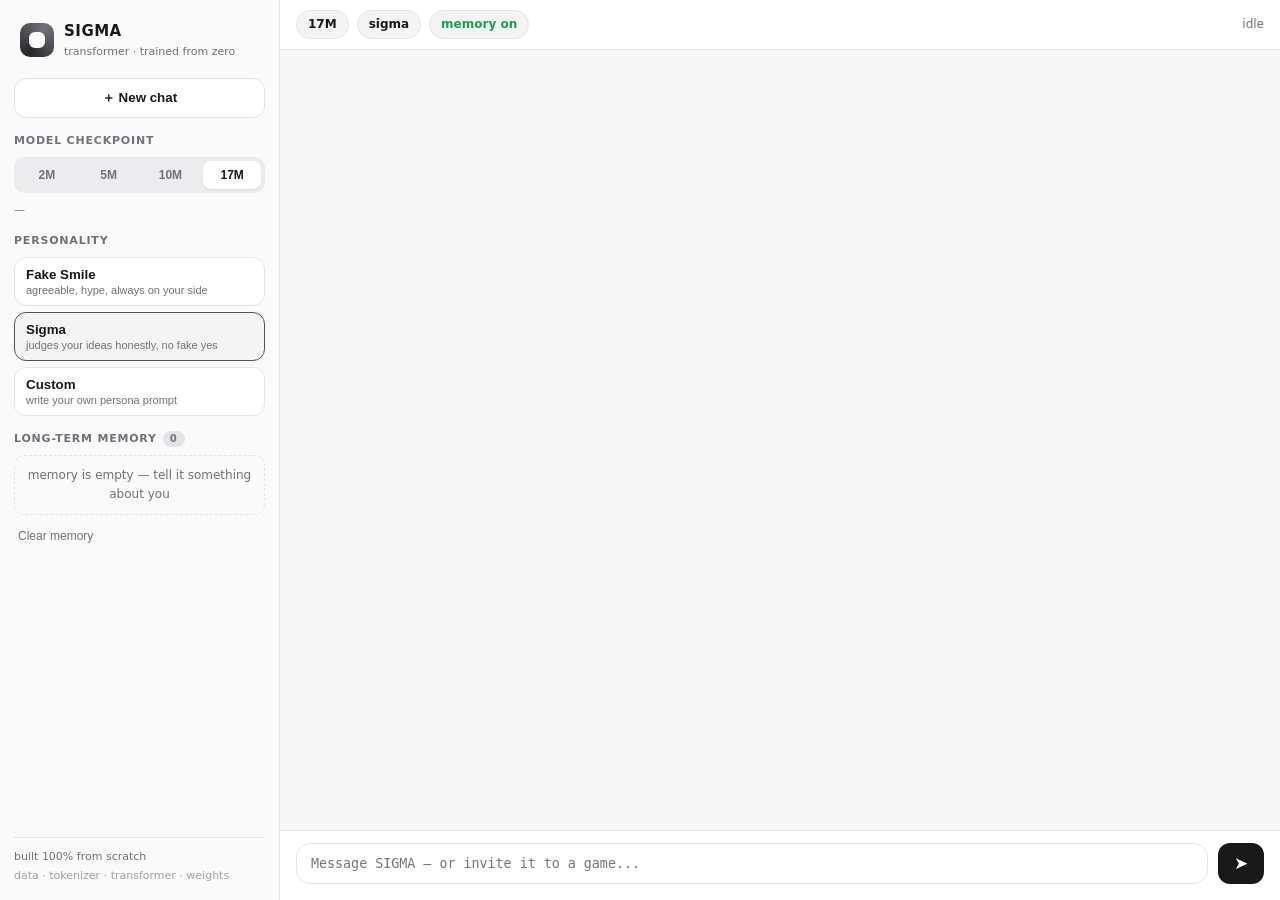
==== docs/index.html @ 7c32fbc7 "checkpoint 1: 2M params — transformer trained from scratch (eval ppl 1.76, intent acc 100%)" ====
<!DOCTYPE html>
<html lang="en">
<head>
<meta charset="UTF-8">
<meta name="viewport" content="width=device-width, initial-scale=1.0, viewport-fit=cover">
<title>SIGMA — AI built from scratch</title>
<meta name="description" content="A real transformer, trained from zero. Real memory, real personality, real games.">
<link rel="manifest" href="manifest.json">
<link rel="icon" href="icons/icon-192.png">
<link rel="apple-touch-icon" href="icons/icon-192.png">
<meta name="theme-color" content="#18181b">
<link rel="stylesheet" href="style.css">
</head>
<body>
<div id="app">
  <aside id="sidebar">
    <div class="brand">
      <div class="brand-dot"></div>
      <div>
        <div class="brand-name">SIGMA</div>
        <div class="brand-sub">transformer · trained from zero</div>
      </div>
    </div>
    <button id="btnNew" class="btn-new">＋ New chat</button>

    <div class="side-section">
      <div class="side-label">Model checkpoint</div>
      <div class="seg" id="modelSeg">
        <button data-m="2m">2M</button>
        <button data-m="5m">5M</button>
        <button data-m="10m">10M</button>
        <button data-m="17m" class="active">17M</button>
      </div>
      <div id="modelInfo" class="model-info">—</div>
    </div>

    <div class="side-section">
      <div class="side-label">Personality</div>
      <div class="pers-list" id="persList">
        <button data-p="fake" class="pers-item"><b>Fake Smile</b><span>agreeable, hype, always on your side</span></button>
        <button data-p="sigma" class="pers-item active"><b>Sigma</b><span>judges your ideas honestly, no fake yes</span></button>
        <button data-p="custom" class="pers-item"><b>Custom</b><span>write your own persona prompt</span></button>
      </div>
      <textarea id="customPrompt" class="custom-prompt" rows="3" placeholder='e.g. "you are a grumpy pirate who secretly loves poetry"'></textarea>
    </div>

    <div class="side-section">
      <div class="side-label">Long-term memory <span id="memCount" class="pill">0</span></div>
      <div id="memList" class="mem-list"><div class="mem-empty">memory is empty — tell it something about you</div></div>
      <button id="btnClearMem" class="btn-ghost">Clear memory</button>
    </div>

    <div class="side-footer">
      <div class="foot-line">built 100% from scratch</div>
      <div class="foot-line dim">data · tokenizer · transformer · weights</div>
      <button id="btnInstall" class="btn-ghost" style="display:none">⤓ Install app (PWA)</button>
    </div>
  </aside>

  <main id="main">
    <header id="topbar">
      <button id="btnMenu" class="icon-btn" aria-label="menu">☰</button>
      <div class="chip" id="chipModel">17M</div>
      <div class="chip" id="chipPers">sigma</div>
      <div class="chip chip-ok" id="chipMem">memory on</div>
      <div class="spacer"></div>
      <div id="loadState" class="load-state">idle</div>
    </header>

    <div id="chat"></div>

    <div id="gameDock"></div>

    <footer id="composer">
      <textarea id="input" rows="1" placeholder="Message SIGMA — or invite it to a game..."></textarea>
      <button id="btnSend" aria-label="send">➤</button>
    </footer>
  </main>
</div>
<script src="ort.min.js"></script>
<script src="ai.js"></script>
<script src="games.js"></script>
<script src="app.js"></script>
</body>
</html>
---- docs/style.css ----
:root{
  --bg:#f7f7f8; --panel:#ffffff; --ink:#18181b; --ink2:#71717a; --line:#e4e4e7;
  --me:#f1f1f3; --accent:#3f3f46; --ok:#16a34a; --warn:#b45309;
  --side:#fafafa; --radius:14px;
}
*{box-sizing:border-box; -webkit-tap-highlight-color:transparent}
html,body{height:100%}
body{margin:0;font:15px/1.55 "Segoe UI",system-ui,-apple-system,sans-serif;color:var(--ink);background:var(--bg)}
#app{display:flex;height:100dvh}

/* ---------- sidebar ---------- */
#sidebar{width:280px;min-width:280px;background:var(--side);border-right:1px solid var(--line);
  display:flex;flex-direction:column;gap:14px;padding:16px 14px;overflow-y:auto}
.brand{display:flex;gap:10px;align-items:center;padding:4px 6px}
.brand-dot{width:34px;height:34px;border-radius:10px;background:conic-gradient(from 210deg,#27272a,#71717a,#27272a);position:relative}
.brand-dot::after{content:"";position:absolute;inset:9px;border-radius:6px;background:var(--side)}
.brand-name{font-weight:800;letter-spacing:.5px}
.brand-sub{font-size:11px;color:var(--ink2)}
.btn-new{border:1px solid var(--line);background:#fff;border-radius:12px;padding:10px;font-weight:600;cursor:pointer;color:var(--ink)}
.btn-new:hover{border-color:#a1a1aa}
.side-section{display:flex;flex-direction:column;gap:8px}
.side-label{font-size:11px;font-weight:700;letter-spacing:.8px;text-transform:uppercase;color:var(--ink2);
  display:flex;align-items:center;gap:6px}
.pill{background:#e4e4e7;border-radius:99px;padding:0 7px;font-size:10px}
.seg{display:grid;grid-template-columns:repeat(4,1fr);gap:4px;background:#ececee;padding:4px;border-radius:10px}
.seg button{border:0;background:transparent;padding:7px 0;border-radius:8px;font-weight:700;font-size:12px;color:var(--ink2);cursor:pointer}
.seg button.active{background:#fff;color:var(--ink);box-shadow:0 1px 2px rgba(0,0,0,.08)}
.model-info{font-size:11px;color:var(--ink2)}
.pers-list{display:flex;flex-direction:column;gap:6px}
.pers-item{display:flex;flex-direction:column;align-items:flex-start;gap:2px;text-align:left;
  border:1px solid var(--line);background:#fff;border-radius:12px;padding:9px 11px;cursor:pointer;color:var(--ink)}
.pers-item span{font-size:11px;color:var(--ink2)}
.pers-item.active{border-color:#52525b;background:#f4f4f5}
.custom-prompt{display:none;width:100%;border:1px solid var(--line);border-radius:12px;padding:9px;
  font:13px/1.4 inherit;resize:vertical;background:#fff;color:var(--ink)}
.mem-list{display:flex;flex-direction:column;gap:5px;max-height:170px;overflow-y:auto}
.mem-item{background:#fff;border:1px solid var(--line);border-radius:10px;padding:6px 9px;font-size:12px;color:#3f3f46}
.mem-empty{font-size:12px;color:var(--ink2);border:1px dashed var(--line);border-radius:10px;padding:10px;text-align:center}
.btn-ghost{border:0;background:transparent;color:var(--ink2);font-size:12px;text-align:left;padding:6px 4px;cursor:pointer}
.btn-ghost:hover{color:var(--ink)}
.side-footer{margin-top:auto;display:flex;flex-direction:column;gap:2px;padding-top:10px;border-top:1px solid var(--line)}
.foot-line{font-size:11px;color:var(--ink2)}
.foot-line.dim{color:#a1a1aa}

/* ---------- main ---------- */
#main{flex:1;display:flex;flex-direction:column;min-width:0}
#topbar{display:flex;align-items:center;gap:8px;padding:10px 16px;border-bottom:1px solid var(--line);background:var(--panel)}
.chip{font-size:12px;font-weight:700;background:#f4f4f5;border:1px solid var(--line);border-radius:99px;padding:4px 11px}
.chip-ok{color:var(--ok)}
.spacer{flex:1}
.load-state{font-size:12px;color:var(--ink2)}
.icon-btn{border:0;background:transparent;font-size:18px;cursor:pointer;color:var(--ink);display:none}

#chat{flex:1;overflow-y:auto;padding:22px 16px 12px;display:flex;flex-direction:column;gap:18px;scroll-behavior:smooth}
.msg{display:flex;gap:10px;max-width:780px;width:100%;margin:0 auto}
.msg .avatar{width:30px;height:30px;border-radius:9px;flex:none;display:grid;place-items:center;font-size:13px;font-weight:800;color:#fff}
.msg.ai .avatar{background:linear-gradient(145deg,#3f3f46,#18181b)}
.msg.user{flex-direction:row-reverse}
.msg .bubble{background:var(--panel);border:1px solid var(--line);border-radius:var(--radius);padding:11px 14px;white-space:pre-wrap;word-wrap:break-word}
.msg.user .bubble{background:var(--me)}
.msg.ai .bubble{border-top-left-radius:4px}
.msg.user .bubble{border-top-right-radius:4px}
.bubble .cursor{display:inline-block;width:8px;height:15px;background:#52525b;animation:blink 1s steps(1) infinite;vertical-align:-2px}
@keyframes blink{50%{opacity:0}}
.hint{max-width:780px;margin:0 auto;font-size:12px;color:var(--ink2);text-align:center}
.msg .acts{display:flex;gap:10px;margin-top:6px;font-size:11px}
.msg .acts button{border:0;background:none;color:var(--ink2);cursor:pointer;font-size:11px;padding:0}
.msg .acts button:hover{color:var(--ink)}

/* ---------- game dock ---------- */
#gameDock{position:relative;max-width:780px;width:100%;margin:0 auto;padding:0 16px}
.game{background:var(--panel);border:1px solid var(--line);border-radius:16px;box-shadow:0 12px 32px rgba(0,0,0,.10);
  padding:14px;margin-bottom:10px;animation:pop .18s ease-out}
@keyframes pop{from{transform:translateY(14px);opacity:0}}
.game-head{display:flex;align-items:center;gap:8px;margin-bottom:10px}
.game-title{font-weight:800;font-size:14px}
.game-note{font-size:11px;color:var(--ink2);flex:1}
.game-x{border:0;background:#f4f4f5;border-radius:8px;width:26px;height:26px;cursor:pointer;font-size:13px}
.ttt-grid{display:grid;grid-template-columns:repeat(3,1fr);gap:6px;max-width:270px}
.ttt-cell{aspect-ratio:1;border:1px solid var(--line);border-radius:10px;background:#fafafa;font-size:30px;font-weight:800;cursor:pointer;color:var(--ink)}
.ttt-cell:disabled{cursor:default}
.rps-row{display:flex;gap:10px}
.rps-btn{flex:1;border:1px solid var(--line);background:#fafafa;border-radius:12px;padding:14px 6px;font-size:26px;cursor:pointer}
.rps-btn:hover{border-color:#52525b}
.dice-row{display:flex;gap:10px;align-items:center;flex-wrap:wrap}
.die{width:52px;height:52px;border:1px solid var(--line);border-radius:12px;background:#fafafa;display:grid;place-items:center;font-size:24px;font-weight:800}
.die.roll{animation:tumble .5s ease}
@keyframes tumble{0%{transform:rotate(0) scale(1)}50%{transform:rotate(200deg) scale(.8)}100%{transform:rotate(360deg) scale(1)}}
.game-line{margin-top:10px;font-size:13px;color:var(--ink)}
.score{font-size:12px;color:var(--ink2);margin-top:6px}

/* ---------- composer ---------- */
#composer{display:flex;gap:10px;padding:12px 16px 16px;border-top:1px solid var(--line);background:var(--panel)}
#input{flex:1;border:1px solid var(--line);border-radius:14px;padding:12px 14px;font:15px inherit;resize:none;
  max-height:130px;background:#fff;color:var(--ink);outline:none}
#input:focus{border-color:#a1a1aa}
#btnSend{width:46px;border:0;border-radius:12px;background:#18181b;color:#fff;font-size:17px;cursor:pointer}
#btnSend:disabled{background:#d4d4d8}

@media (max-width:820px){
  #sidebar{position:fixed;z-index:40;left:0;top:0;bottom:0;transform:translateX(-105%);transition:transform .22s ease;box-shadow:0 0 40px rgba(0,0,0,.18)}
  #sidebar.open{transform:none}
  .icon-btn{display:block}
}
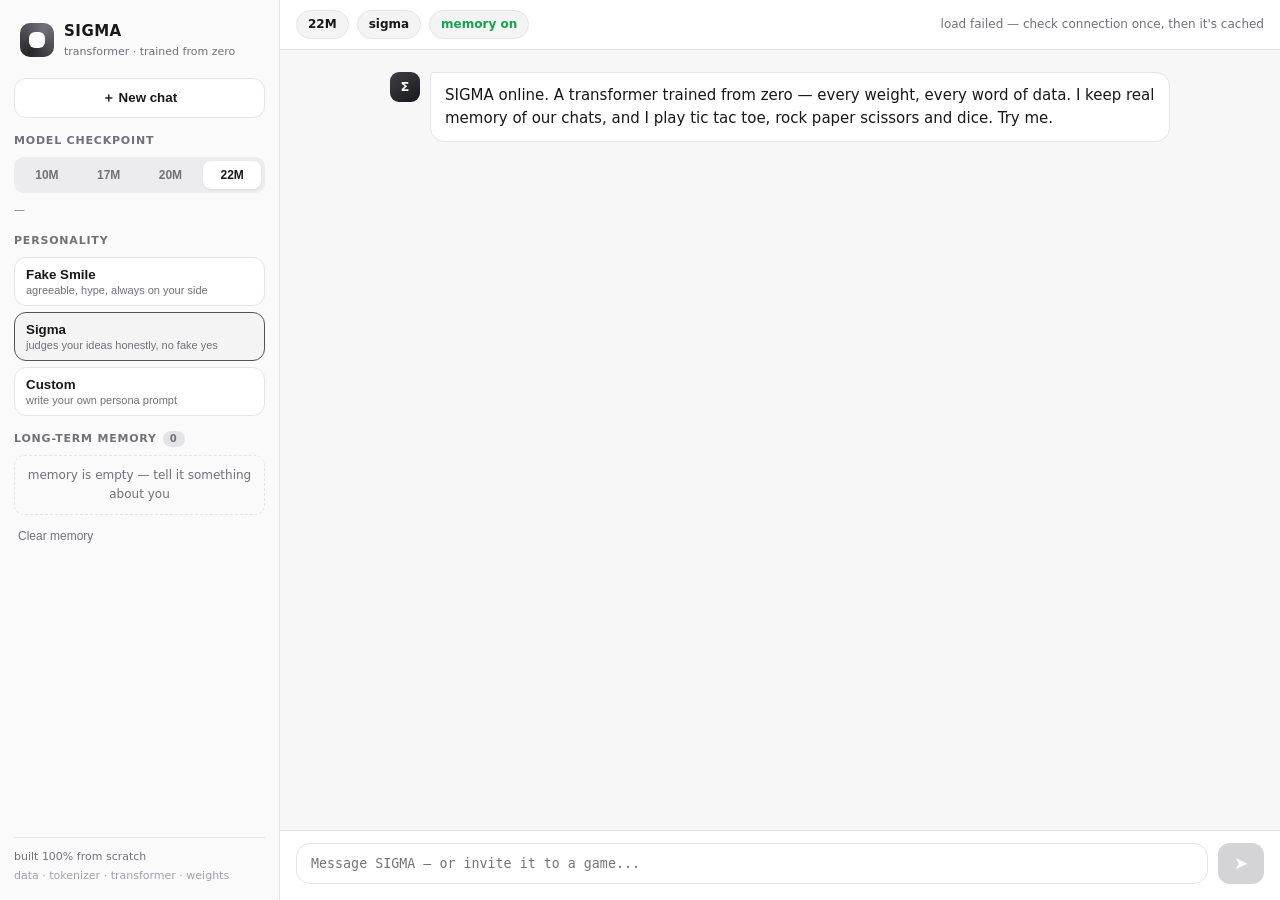
==== commit 5dbf5b7b: "checkpoint 5: 20M params — think traces + interrupt discipline; 2M & 5M retired - 20m: 20,088,768 pa" ====
--- a/docs/index.html
+++ b/docs/index.html
@@ -26,10 +26,10 @@
     <div class="side-section">
       <div class="side-label">Model checkpoint</div>
       <div class="seg" id="modelSeg">
-        <button data-m="2m">2M</button>
-        <button data-m="5m">5M</button>
         <button data-m="10m">10M</button>
-        <button data-m="17m" class="active">17M</button>
+        <button data-m="17m">17M</button>
+        <button data-m="20m">20M</button>
+        <button data-m="22m" class="active">22M</button>
       </div>
       <div id="modelInfo" class="model-info">—</div>
     </div>
@@ -60,7 +60,7 @@
   <main id="main">
     <header id="topbar">
       <button id="btnMenu" class="icon-btn" aria-label="menu">☰</button>
-      <div class="chip" id="chipModel">17M</div>
+      <div class="chip" id="chipModel">22M</div>
       <div class="chip" id="chipPers">sigma</div>
       <div class="chip chip-ok" id="chipMem">memory on</div>
       <div class="spacer"></div>
--- a/docs/style.css
+++ b/docs/style.css
@@ -53,6 +53,21 @@
 
 #chat{flex:1;overflow-y:auto;padding:22px 16px 12px;display:flex;flex-direction:column;gap:18px;scroll-behavior:smooth}
 .msg{display:flex;gap:10px;max-width:780px;width:100%;margin:0 auto}
+.msg-col{flex:1;min-width:0;display:flex;flex-direction:column;align-items:flex-start;gap:8px}
+
+/* ---------- thinking panel (Z.ai style) ---------- */
+.think{width:100%;max-width:560px;border:1px solid var(--line);border-radius:12px;background:#fafafa;overflow:hidden}
+.think-head{display:flex;align-items:center;gap:7px;width:100%;border:0;background:transparent;
+  padding:8px 12px;font-size:12.5px;font-weight:600;color:var(--ink2);cursor:pointer;text-align:left}
+.think-head:hover{color:var(--ink)}
+.think-star{color:#52525b}
+.think.open .think-star{animation:pulse 1.1s ease-in-out infinite}
+@keyframes pulse{0%,100%{opacity:1;transform:scale(1)}50%{opacity:.45;transform:scale(.82)}}
+.think .chev{margin-left:auto;transition:transform .15s ease;font-size:11px}
+.think.open .chev{transform:rotate(180deg)}
+.think-body{display:none;padding:0 12px 10px;font-size:12.5px;line-height:1.6;color:#52525b;
+  white-space:pre-wrap;word-wrap:break-word;max-height:230px;overflow-y:auto}
+.think.open .think-body{display:block}
 .msg .avatar{width:30px;height:30px;border-radius:9px;flex:none;display:grid;place-items:center;font-size:13px;font-weight:800;color:#fff}
 .msg.ai .avatar{background:linear-gradient(145deg,#3f3f46,#18181b)}
 .msg.user{flex-direction:row-reverse}
@@ -94,8 +109,9 @@
 #input{flex:1;border:1px solid var(--line);border-radius:14px;padding:12px 14px;font:15px inherit;resize:none;
   max-height:130px;background:#fff;color:var(--ink);outline:none}
 #input:focus{border-color:#a1a1aa}
-#btnSend{width:46px;border:0;border-radius:12px;background:#18181b;color:#fff;font-size:17px;cursor:pointer}
-#btnSend:disabled{background:#d4d4d8}
+#btnSend{width:46px;border:0;border-radius:12px;background:#18181b;color:#fff;font-size:17px;cursor:pointer;transition:background .12s ease}
+#btnSend:disabled{background:#d4d4d8;cursor:default}
+#btnSend.stop{background:#b91c1c;font-size:13px}
 
 @media (max-width:820px){
   #sidebar{position:fixed;z-index:40;left:0;top:0;bottom:0;transform:translateX(-105%);transition:transform .22s ease;box-shadow:0 0 40px rgba(0,0,0,.18)}
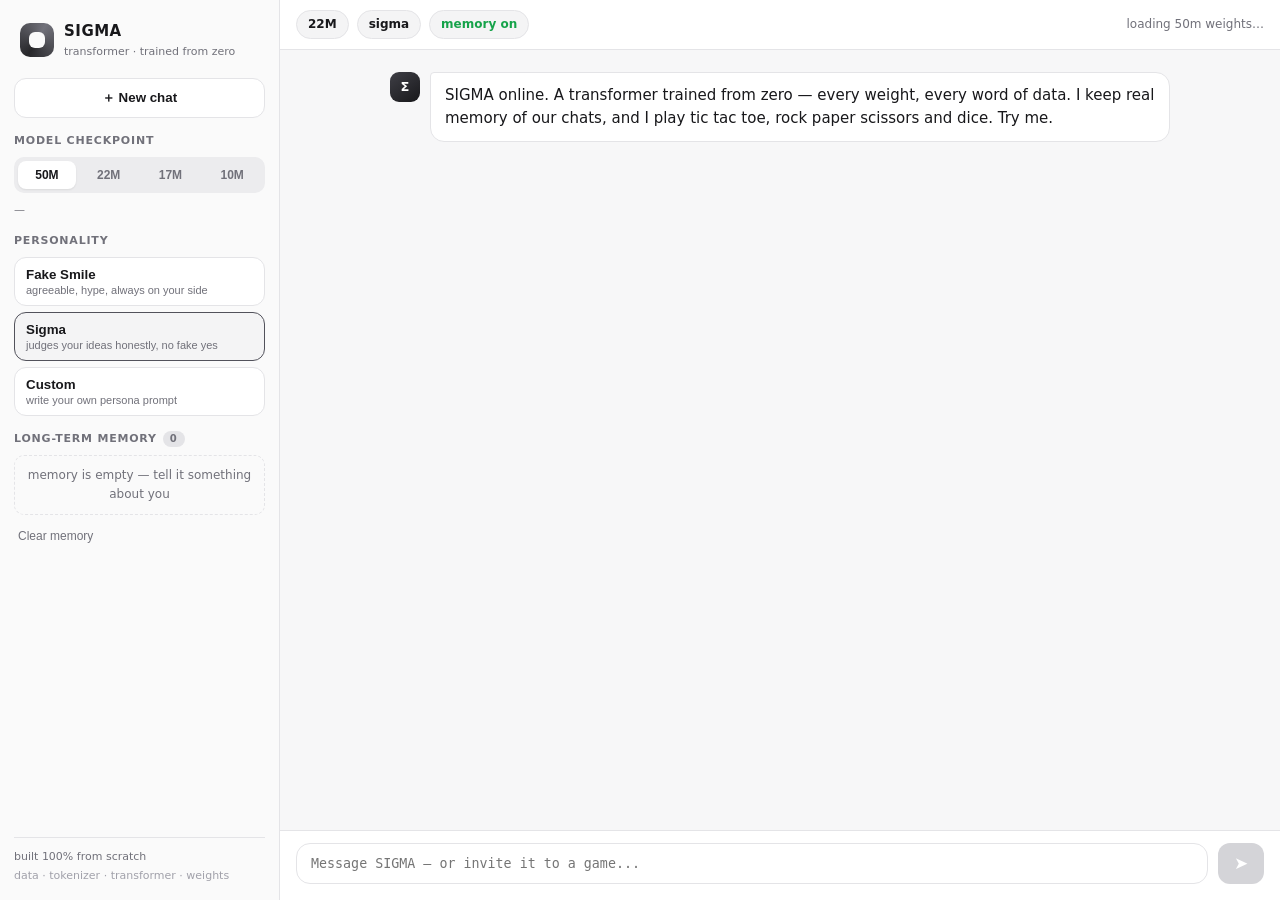
==== commit d0da1b01: "50M FLAGSHIP: precision copy memory — 50,362,240 params, eval ppl 1.15, intent 100% - trained 8000 s" ====
--- a/docs/index.html
+++ b/docs/index.html
@@ -26,10 +26,10 @@
     <div class="side-section">
       <div class="side-label">Model checkpoint</div>
       <div class="seg" id="modelSeg">
+        <button data-m="50m" class="active">50M</button>
+        <button data-m="22m">22M</button>
+        <button data-m="17m">17M</button>
         <button data-m="10m">10M</button>
-        <button data-m="17m">17M</button>
-        <button data-m="20m">20M</button>
-        <button data-m="22m" class="active">22M</button>
       </div>
       <div id="modelInfo" class="model-info">—</div>
     </div>
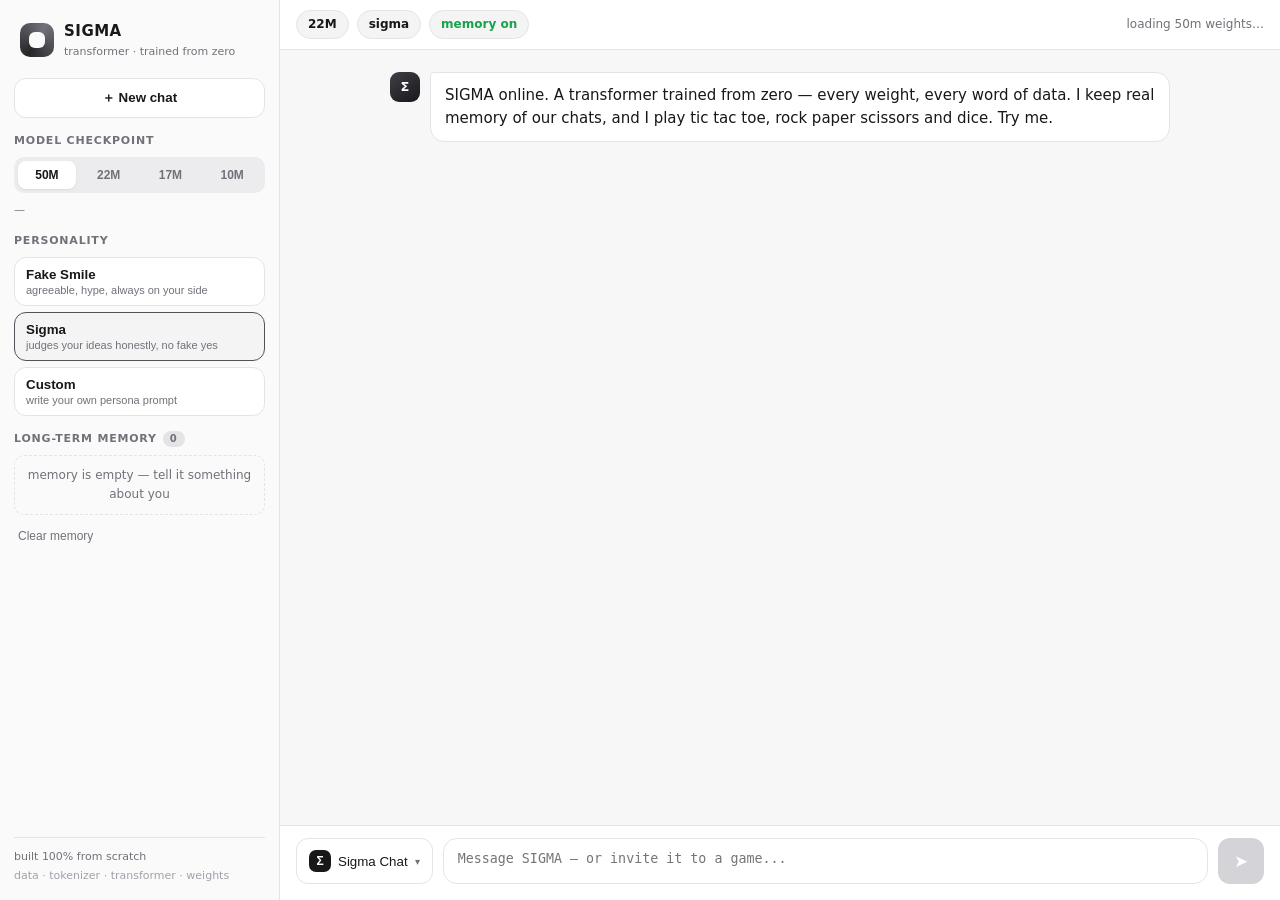
==== commit f57f1e7d: "v10 UI: Claude-style mode switch Sigma Chat <-> Shakespeare-GMA + gold theme; persona token plumbing" ====
--- a/docs/index.html
+++ b/docs/index.html
@@ -72,6 +72,27 @@
     <div id="gameDock"></div>
 
     <footer id="composer">
+      <div id="modeWrap">
+        <button id="btnMode" class="mode-btn" aria-haspopup="menu">
+          <span class="mode-ico" id="modeIco">Σ</span>
+          <span id="modeName">Sigma Chat</span>
+          <span class="mode-chev">▾</span>
+        </button>
+        <div id="modeMenu" class="mode-menu" role="menu">
+          <button class="mode-item active" data-mode="chat" role="menuitem">
+            <span class="mode-item-ico">Σ</span>
+            <span class="mode-item-txt"><b>Sigma Chat</b>
+              <small>talk, real memory, games</small></span>
+            <span class="mode-check">✓</span>
+          </button>
+          <button class="mode-item" data-mode="shakes" role="menuitem">
+            <span class="mode-item-ico">✒</span>
+            <span class="mode-item-txt"><b>Shakespeare-GMA</b>
+              <small>verse &amp; wisdom — shakespeare × socrates</small></span>
+            <span class="mode-check">✓</span>
+          </button>
+        </div>
+      </div>
       <textarea id="input" rows="1" placeholder="Message SIGMA — or invite it to a game..."></textarea>
       <button id="btnSend" aria-label="send">➤</button>
     </footer>
--- a/docs/style.css
+++ b/docs/style.css
@@ -118,3 +118,41 @@
   #sidebar.open{transform:none}
   .icon-btn{display:block}
 }
+
+/* ---------- mode switch (Claude-style chat / Shakespeare-GMA) ---------- */
+#modeWrap{position:relative;flex:0 0 auto}
+.mode-btn{display:flex;align-items:center;gap:7px;border:1px solid var(--line);background:#fff;
+  border-radius:12px;padding:11px 12px;font:700 13px inherit;color:var(--ink);cursor:pointer;white-space:nowrap}
+.mode-btn:hover{border-color:#a1a1aa}
+.mode-ico{width:22px;height:22px;border-radius:7px;display:grid;place-items:center;font-size:12px;
+  background:#18181b;color:#fff;font-weight:800}
+.mode-chev{font-size:10px;color:var(--ink2)}
+.mode-menu{display:none;position:absolute;bottom:calc(100% + 8px);left:0;min-width:280px;background:#fff;
+  border:1px solid var(--line);border-radius:14px;box-shadow:0 12px 40px rgba(0,0,0,.14);
+  padding:6px;z-index:60}
+.mode-menu.open{display:block}
+.mode-item{display:flex;align-items:center;gap:10px;width:100%;border:0;background:transparent;
+  border-radius:10px;padding:10px 11px;cursor:pointer;text-align:left;color:var(--ink);font:inherit}
+.mode-item:hover{background:#f4f4f5}
+.mode-item-ico{width:30px;height:30px;border-radius:9px;display:grid;place-items:center;font-size:14px;
+  background:#f4f4f5;color:var(--ink);font-weight:800;flex:0 0 auto}
+.mode-item-txt{flex:1;display:flex;flex-direction:column;gap:1px}
+.mode-item-txt b{font-size:13.5px}
+.mode-item-txt small{font-size:11.5px;color:var(--ink2)}
+.mode-check{visibility:hidden;font-weight:800;color:var(--ink)}
+.mode-item.active .mode-check{visibility:visible}
+.mode-item.active{background:#fafafa}
+
+/* ---------- Shakespeare-GMA theme ---------- */
+body.mode-shakes{--accent:#8a6d1d;--line:#e8e0cd;--side:#faf6ec;--bg:#faf8f2}
+body.mode-shakes .brand-dot{background:conic-gradient(from 210deg,#8a6d1d,#d4b45a,#8a6d1d)}
+body.mode-shakes .brand-name::after{content:" · GMA"}
+body.mode-shakes .mode-ico{background:#8a6d1d}
+body.mode-shakes .mode-item-ico{background:#f6efd9}
+body.mode-shakes .mode-item.active{background:#f6efd9}
+body.mode-shakes #input:focus{border-color:#c9a959}
+body.mode-shakes .think{background:#fbf7ec}
+body.mode-shakes .think-star{color:#8a6d1d}
+body.mode-shakes .ttt-cell{background:#fbf7ec}
+body.mode-shakes .die,body.mode-shakes .rps-btn{background:#fbf7ec}
+body.mode-shakes .pers-item.active{border-color:#c9a959;background:#f6efd9}
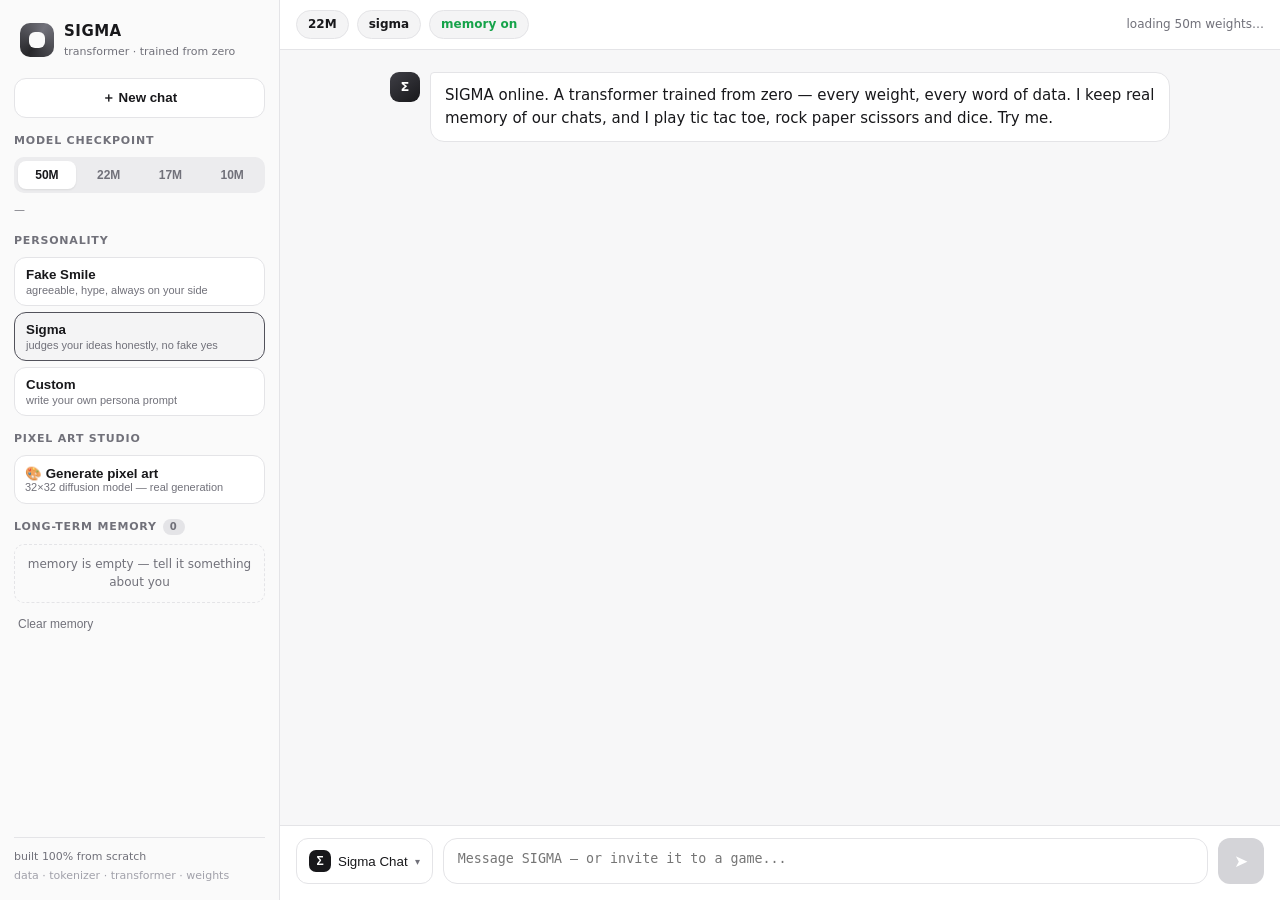
==== commit 462cd8d1: "v10 PIXEL STUDIO: 32x32 diffusion trained from zero — v-pred residual MLP + FiLM + categorical 16-co" ====
--- a/docs/index.html
+++ b/docs/index.html
@@ -42,6 +42,13 @@
         <button data-p="custom" class="pers-item"><b>Custom</b><span>write your own persona prompt</span></button>
       </div>
       <textarea id="customPrompt" class="custom-prompt" rows="3" placeholder='e.g. "you are a grumpy pirate who secretly loves poetry"'></textarea>
+    </div>
+
+    <div class="side-section">
+      <div class="side-label">Pixel art studio</div>
+      <button id="btnPixel" class="btn-new" style="text-align:left">🎨 Generate pixel art
+        <span style="display:block;font-size:11px;color:var(--ink2);font-weight:400">32×32 diffusion model — real generation</span>
+      </button>
     </div>
 
     <div class="side-section">
@@ -100,6 +107,7 @@
 </div>
 <script src="ort.min.js"></script>
 <script src="ai.js"></script>
+<script src="pixel.js"></script>
 <script src="games.js"></script>
 <script src="app.js"></script>
 </body>
--- a/docs/style.css
+++ b/docs/style.css
@@ -156,3 +156,19 @@
 body.mode-shakes .ttt-cell{background:#fbf7ec}
 body.mode-shakes .die,body.mode-shakes .rps-btn{background:#fbf7ec}
 body.mode-shakes .pers-item.active{border-color:#c9a959;background:#f6efd9}
+
+/* ---------- pixel studio ---------- */
+.pixel-game{max-width:420px}
+.px-row{display:flex;gap:8px;align-items:flex-start;flex-wrap:wrap;margin-top:10px}
+.px-classes{display:flex;gap:5px;flex-wrap:wrap;flex:1}
+.px-cls{border:1px solid var(--line);background:#fafafa;border-radius:9px;padding:7px 10px;
+  font-size:12px;font-weight:600;cursor:pointer;color:var(--ink)}
+.px-cls.active{border-color:#18181b;background:#18181b;color:#fff}
+.px-canvas-wrap{margin-top:12px;display:flex;flex-direction:column;align-items:center;gap:8px}
+#pxCanvas{width:256px;height:256px;border:1px solid var(--line);border-radius:12px;background:#fff;
+  image-rendering:pixelated}
+.px-status{font-size:12px;color:var(--ink2)}
+.px-actions{display:flex;justify-content:center;margin-top:4px}
+.px-dl{font-size:12px;font-weight:700;color:var(--ink);border:1px solid var(--line);
+  border-radius:9px;padding:6px 12px;background:#fff;text-decoration:none}
+body.mode-shakes .px-cls.active{border-color:#8a6d1d;background:#8a6d1d}
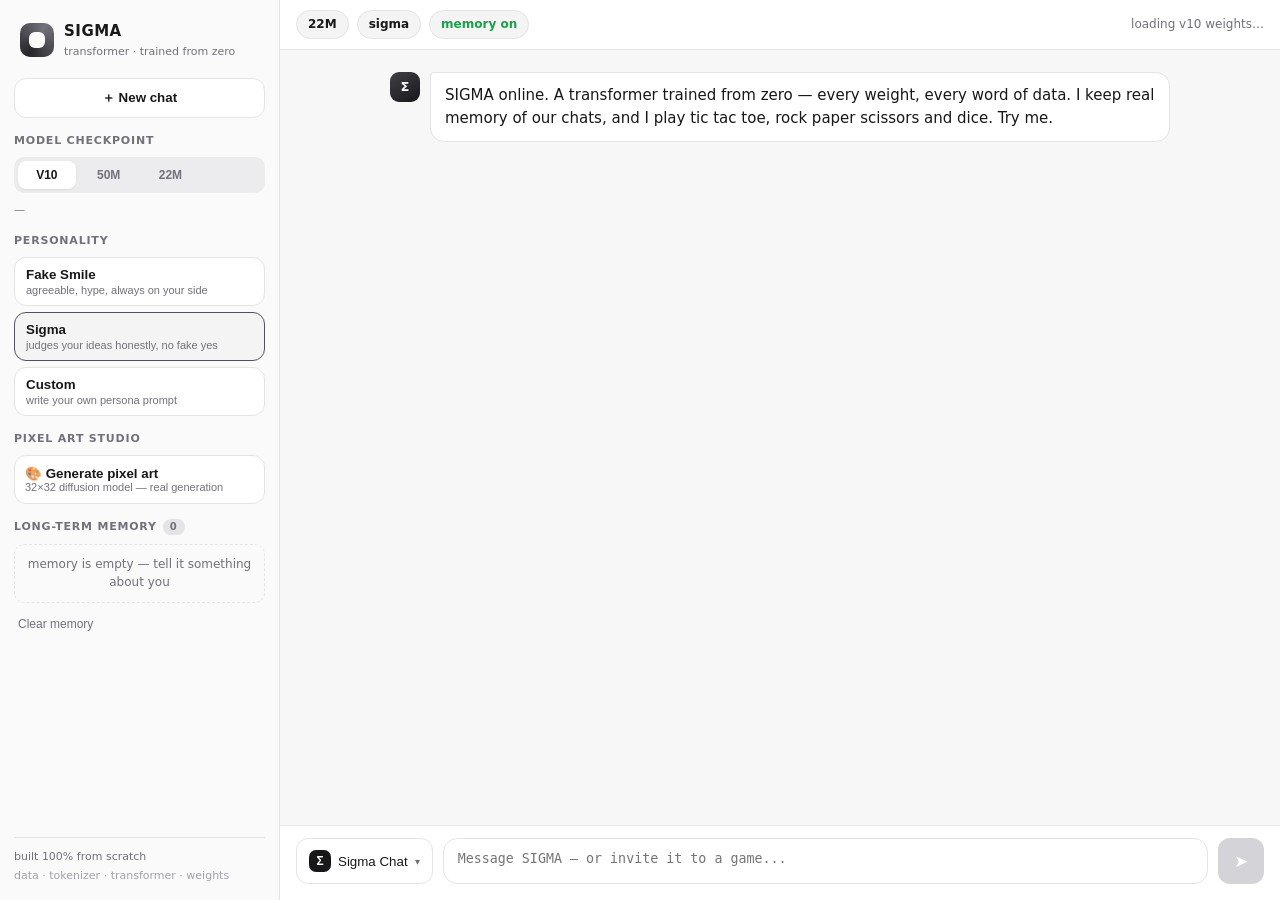
==== commit d0acaf00: "v10 FLAGSHIP: 50,526,720 params ctx-512 — shakespeare-gma persona (mode switch trained), list genera" ====
--- a/docs/index.html
+++ b/docs/index.html
@@ -26,10 +26,9 @@
     <div class="side-section">
       <div class="side-label">Model checkpoint</div>
       <div class="seg" id="modelSeg">
-        <button data-m="50m" class="active">50M</button>
+        <button data-m="v10" class="active">V10</button>
+        <button data-m="50m">50M</button>
         <button data-m="22m">22M</button>
-        <button data-m="17m">17M</button>
-        <button data-m="10m">10M</button>
       </div>
       <div id="modelInfo" class="model-info">—</div>
     </div>
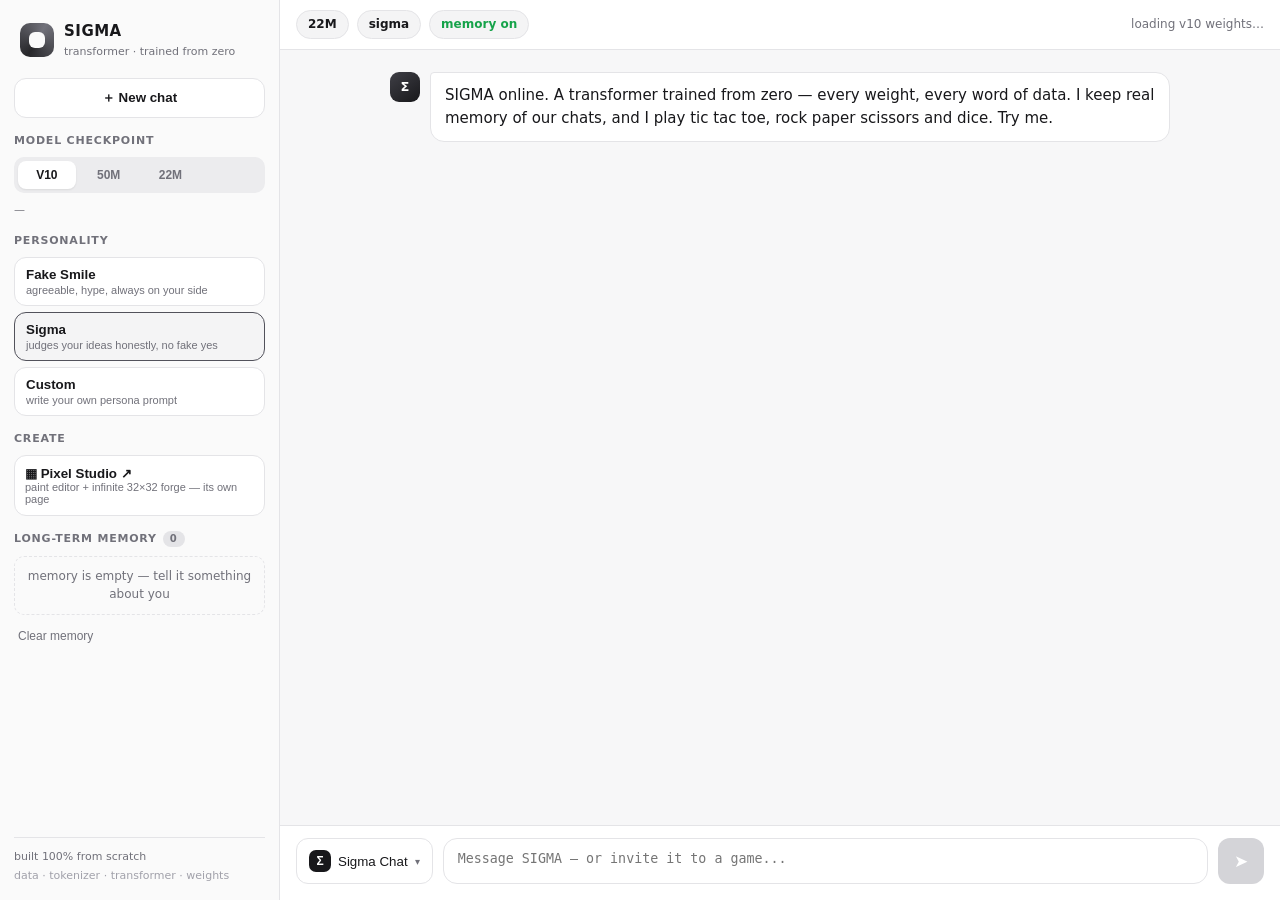
==== commit d4bb9347: "standalone surfaces: Shakespeagma word-forge page + Pixel Studio paint/infinite-forge page (own loca" ====
--- a/docs/index.html
+++ b/docs/index.html
@@ -44,9 +44,9 @@
     </div>
 
     <div class="side-section">
-      <div class="side-label">Pixel art studio</div>
-      <button id="btnPixel" class="btn-new" style="text-align:left">🎨 Generate pixel art
-        <span style="display:block;font-size:11px;color:var(--ink2);font-weight:400">32×32 diffusion model — real generation</span>
+      <div class="side-label">Create</div>
+      <button id="btnPixel" class="btn-new" onclick="location.href='studio/'" style="text-align:left">▦ Pixel Studio ↗
+        <span style="display:block;font-size:11px;color:var(--ink2);font-weight:400">paint editor + infinite 32×32 forge — its own page</span>
       </button>
     </div>
 
@@ -91,11 +91,15 @@
               <small>talk, real memory, games</small></span>
             <span class="mode-check">✓</span>
           </button>
-          <button class="mode-item" data-mode="shakes" role="menuitem">
+          <button class="mode-item" role="menuitem" onclick="location.href='shakespeagma/'">
             <span class="mode-item-ico">✒</span>
-            <span class="mode-item-txt"><b>Shakespeare-GMA</b>
-              <small>verse &amp; wisdom — shakespeare × socrates</small></span>
-            <span class="mode-check">✓</span>
+            <span class="mode-item-txt"><b>Shakespeagma ↗</b>
+              <small>verse &amp; wisdom — its own page</small></span>
+          </button>
+          <button class="mode-item" role="menuitem" onclick="location.href='studio/'">
+            <span class="mode-item-ico">▦</span>
+            <span class="mode-item-txt"><b>Pixel Studio ↗</b>
+              <small>paint + infinite 32×32 forge</small></span>
           </button>
         </div>
       </div>
@@ -106,7 +110,6 @@
 </div>
 <script src="ort.min.js"></script>
 <script src="ai.js"></script>
-<script src="pixel.js"></script>
 <script src="games.js"></script>
 <script src="app.js"></script>
 </body>
--- a/docs/style.css
+++ b/docs/style.css
@@ -100,6 +100,21 @@
 .dice-row{display:flex;gap:10px;align-items:center;flex-wrap:wrap}
 .die{width:52px;height:52px;border:1px solid var(--line);border-radius:12px;background:#fafafa;display:grid;place-items:center;font-size:24px;font-weight:800}
 .die.roll{animation:tumble .5s ease}
+
+/* dice duel — grouped table (2 dice, 3 rounds) */
+.dice-table{display:flex;gap:14px;align-items:stretch;justify-content:space-between}
+.dice-side{flex:1;display:flex;flex-direction:column;align-items:center;gap:6px;background:#fafafa;border:1px solid var(--line);border-radius:14px;padding:12px 8px}
+.dice-who{font-size:11px;font-weight:800;letter-spacing:.8px;text-transform:uppercase;color:var(--ink2)}
+.dice-pair{display:flex;gap:8px;align-items:center}
+.dice-sum{font-size:20px;font-weight:800;color:var(--ink);min-width:26px;text-align:center}
+.dice-tally{font-size:11px;color:var(--ink2)}
+.dice-mid{display:flex;flex-direction:column;align-items:center;justify-content:center;gap:8px;min-width:120px}
+.dice-round{font-size:12px;font-weight:700;color:var(--ink2)}
+.dice-roll{border:0;background:#18181b;color:#fff;border-radius:12px;padding:10px 18px;font-size:15px;font-weight:700;cursor:pointer}
+.dice-roll:disabled{background:#d4d4d8}
+.dice-verdict{font-size:13px;font-weight:700;min-height:18px}
+body.mode-shakes .dice-side{background:#fbf7ec}
+@media (max-width:560px){.dice-table{flex-direction:column}.dice-mid{flex-direction:row;width:100%}}
 @keyframes tumble{0%{transform:rotate(0) scale(1)}50%{transform:rotate(200deg) scale(.8)}100%{transform:rotate(360deg) scale(1)}}
 .game-line{margin-top:10px;font-size:13px;color:var(--ink)}
 .score{font-size:12px;color:var(--ink2);margin-top:6px}
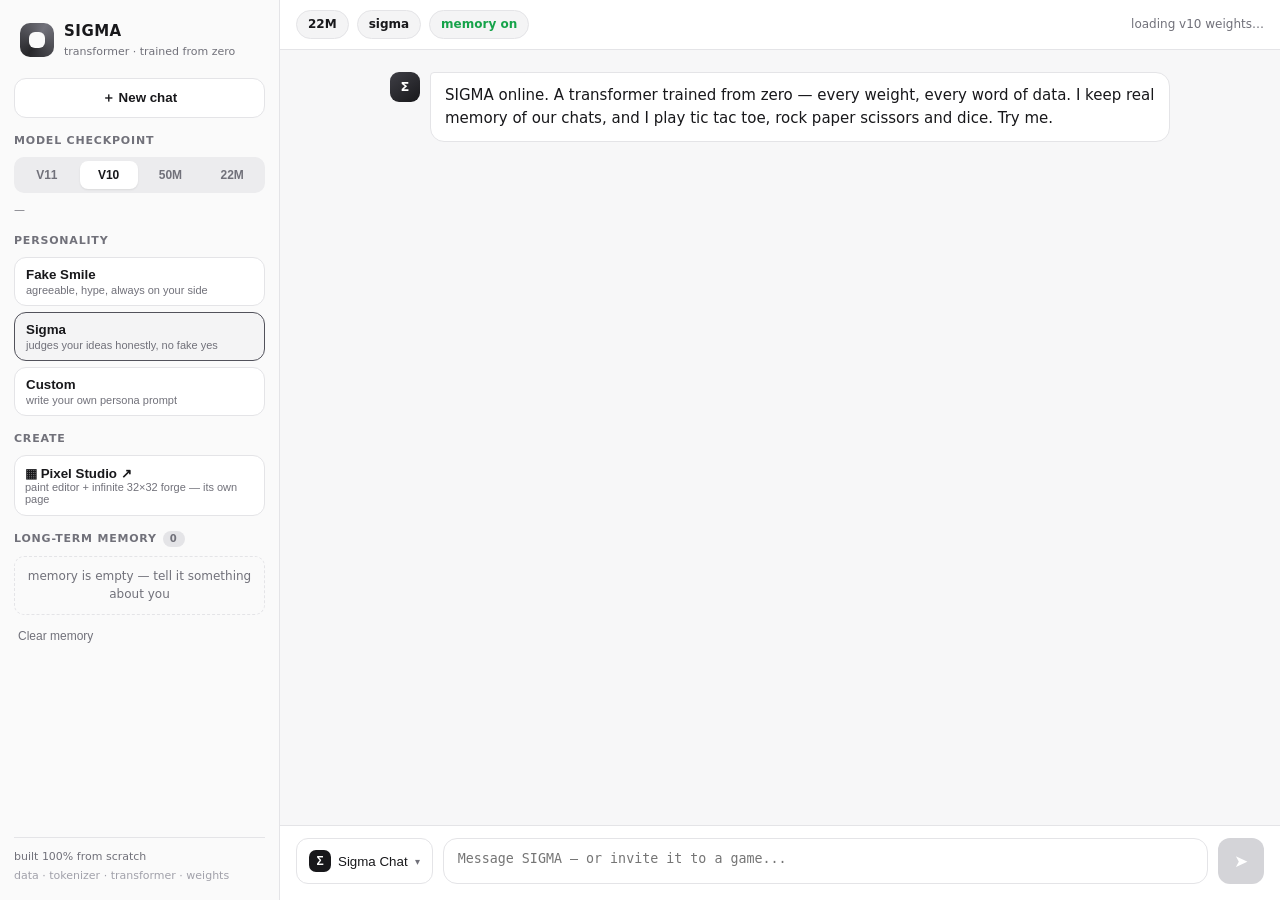
==== commit 4e3f3dd0: "v11 ctx-2048: long-conversation + shakespeagma topic-verse curriculum (gen_long), grad checkpointing" ====
--- a/docs/index.html
+++ b/docs/index.html
@@ -26,6 +26,7 @@
     <div class="side-section">
       <div class="side-label">Model checkpoint</div>
       <div class="seg" id="modelSeg">
+        <button data-m="v11">V11</button>
         <button data-m="v10" class="active">V10</button>
         <button data-m="50m">50M</button>
         <button data-m="22m">22M</button>
